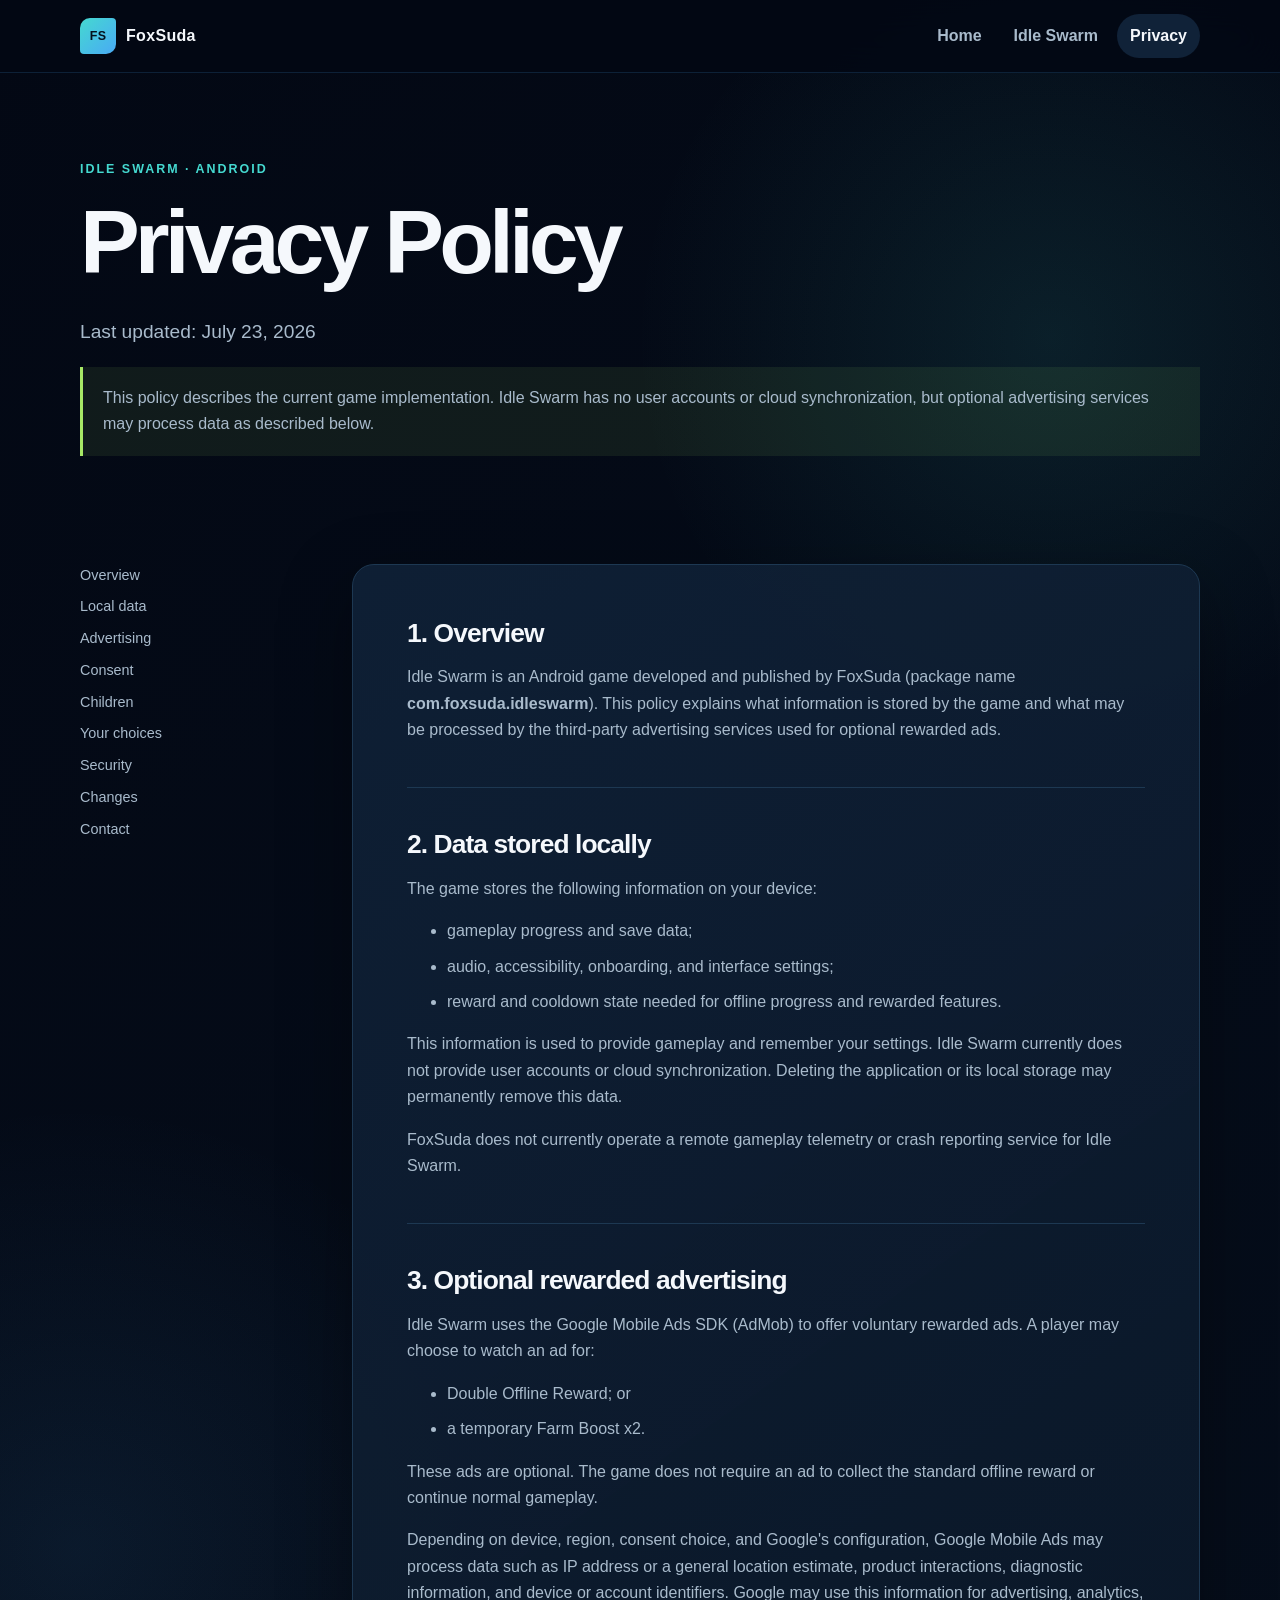
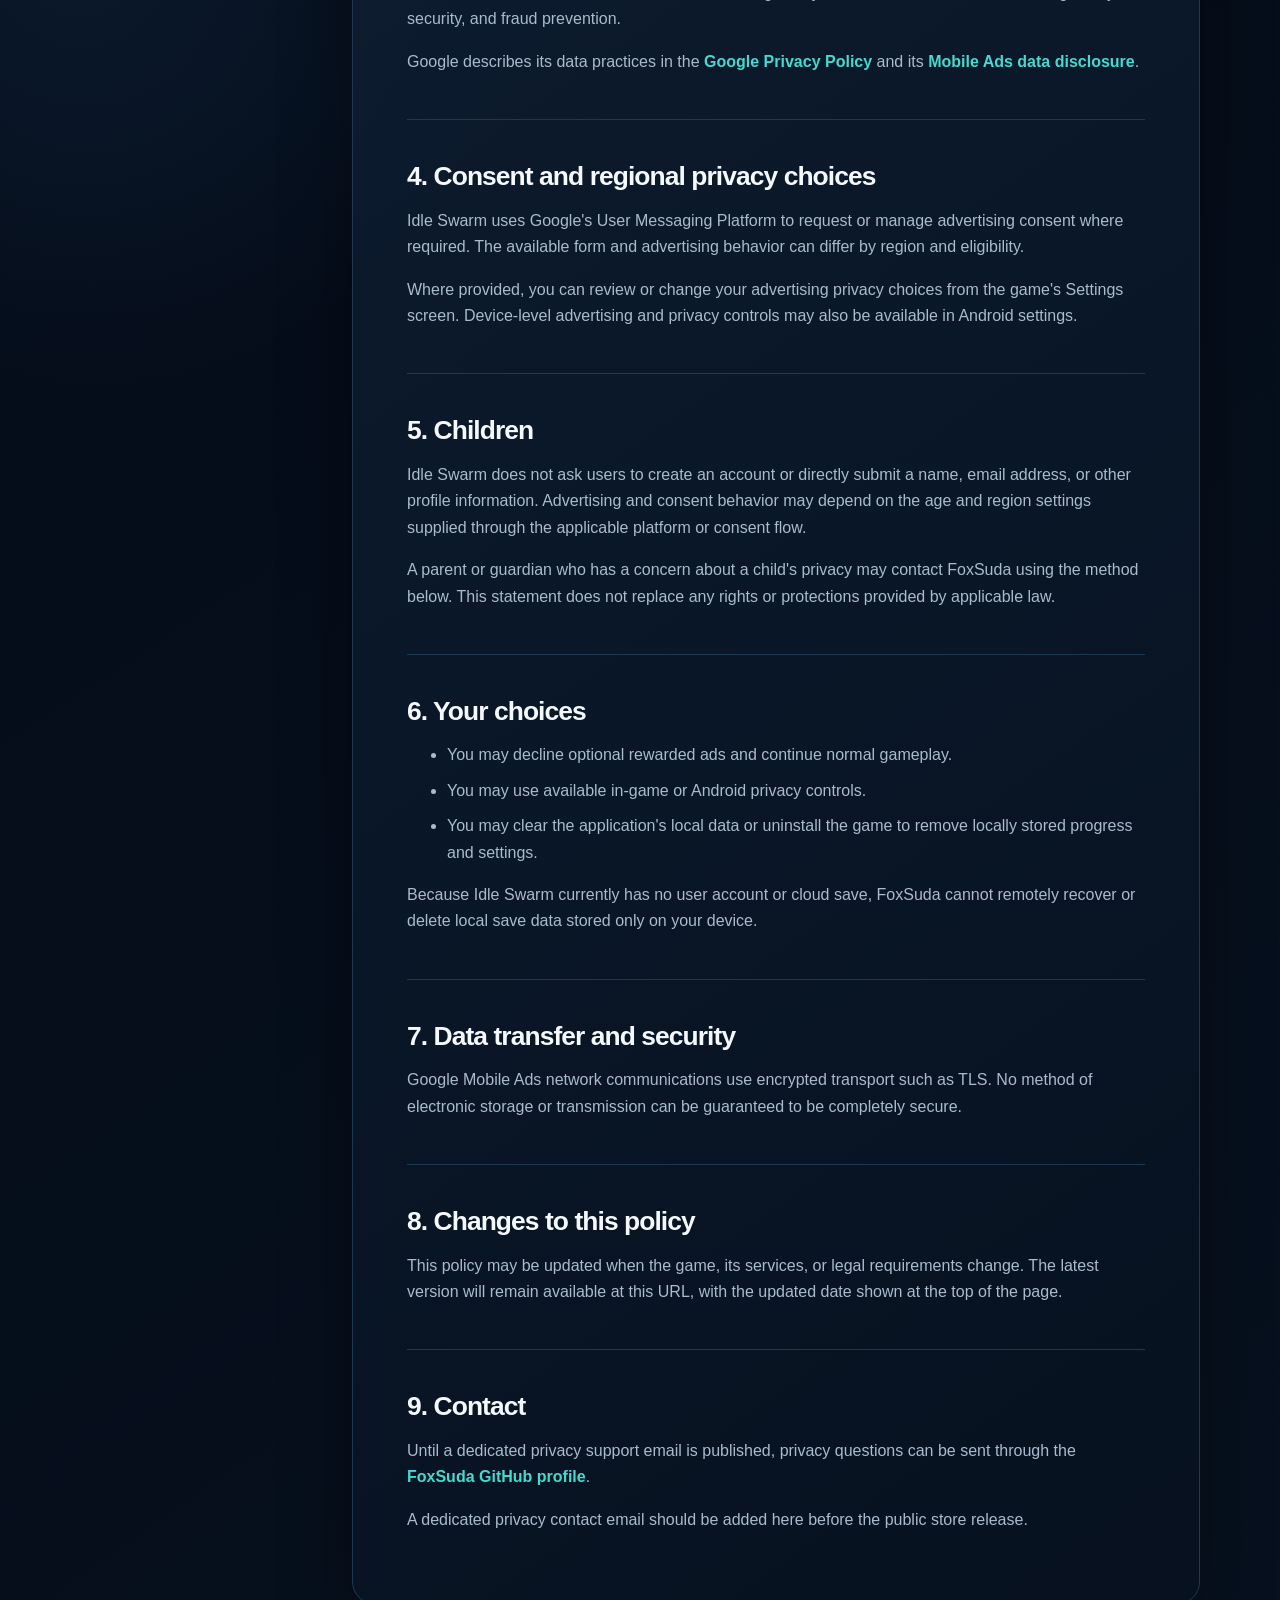
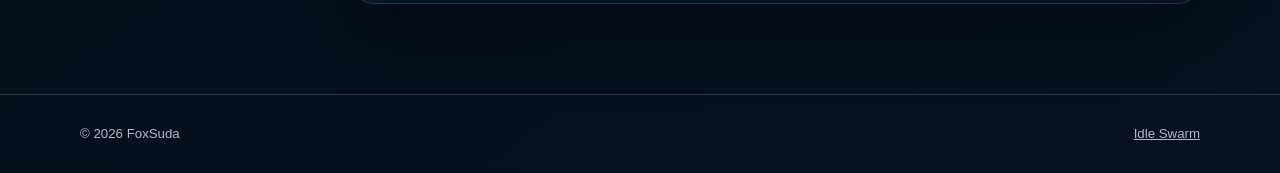
==== privacy/idle-swarm/index.html @ 071ead46 "Add Idle Swarm game and privacy pages" ====
<!doctype html>
<html lang="en">
<head>
  <meta charset="utf-8">
  <meta name="viewport" content="width=device-width, initial-scale=1">
  <meta name="description" content="Privacy Policy for Idle Swarm, an Android game by FoxSuda.">
  <meta property="og:title" content="Idle Swarm Privacy Policy | FoxSuda">
  <meta property="og:description" content="How Idle Swarm stores local progress and uses optional Google AdMob rewarded ads.">
  <meta property="og:type" content="article">
  <meta property="og:url" content="https://foxsuda.github.io/privacy/idle-swarm/">
  <title>Idle Swarm Privacy Policy | FoxSuda</title>
  <link rel="stylesheet" href="/assets/site.css">
</head>
<body>
  <a class="skip-link" href="#main">Skip to content</a>
  <header class="site-header">
    <div class="shell nav-wrap">
      <a class="brand" href="/"><span class="brand-mark" aria-hidden="true">FS</span><span>FoxSuda</span></a>
      <nav aria-label="Primary navigation">
        <a href="/">Home</a>
        <a href="/games/idle-swarm/">Idle Swarm</a>
        <a aria-current="page" href="/privacy/idle-swarm/">Privacy</a>
      </nav>
    </div>
  </header>

  <main id="main" class="shell">
    <header class="page-hero">
      <p class="eyebrow">Idle Swarm · Android</p>
      <h1>Privacy Policy</h1>
      <p class="lede">Last updated: July 23, 2026</p>
      <p class="notice">
        This policy describes the current game implementation. Idle Swarm has no user
        accounts or cloud synchronization, but optional advertising services may
        process data as described below.
      </p>
    </header>

    <div class="policy-wrap">
      <aside class="policy-nav" aria-label="Privacy policy sections">
        <a href="#overview">Overview</a>
        <a href="#local-data">Local data</a>
        <a href="#advertising">Advertising</a>
        <a href="#consent">Consent</a>
        <a href="#children">Children</a>
        <a href="#choices">Your choices</a>
        <a href="#security">Security</a>
        <a href="#changes">Changes</a>
        <a href="#contact">Contact</a>
      </aside>

      <article class="policy-card">
        <section id="overview">
          <h2>1. Overview</h2>
          <p>
            Idle Swarm is an Android game developed and published by FoxSuda
            (package name <strong>com.foxsuda.idleswarm</strong>). This policy explains
            what information is stored by the game and what may be processed by the
            third-party advertising services used for optional rewarded ads.
          </p>
        </section>

        <section id="local-data">
          <h2>2. Data stored locally</h2>
          <p>The game stores the following information on your device:</p>
          <ul>
            <li>gameplay progress and save data;</li>
            <li>audio, accessibility, onboarding, and interface settings;</li>
            <li>reward and cooldown state needed for offline progress and rewarded features.</li>
          </ul>
          <p>
            This information is used to provide gameplay and remember your settings.
            Idle Swarm currently does not provide user accounts or cloud synchronization.
            Deleting the application or its local storage may permanently remove this data.
          </p>
          <p>
            FoxSuda does not currently operate a remote gameplay telemetry or crash
            reporting service for Idle Swarm.
          </p>
        </section>

        <section id="advertising">
          <h2>3. Optional rewarded advertising</h2>
          <p>
            Idle Swarm uses the Google Mobile Ads SDK (AdMob) to offer voluntary
            rewarded ads. A player may choose to watch an ad for:
          </p>
          <ul>
            <li>Double Offline Reward; or</li>
            <li>a temporary Farm Boost x2.</li>
          </ul>
          <p>
            These ads are optional. The game does not require an ad to collect the
            standard offline reward or continue normal gameplay.
          </p>
          <p>
            Depending on device, region, consent choice, and Google's configuration,
            Google Mobile Ads may process data such as IP address or a general location
            estimate, product interactions, diagnostic information, and device or
            account identifiers. Google may use this information for advertising,
            analytics, security, and fraud prevention.
          </p>
          <p>
            Google describes its data practices in the
            <a class="text-link" href="https://policies.google.com/privacy">Google Privacy Policy</a>
            and its
            <a class="text-link" href="https://developers.google.com/admob/android/privacy/play-data-disclosure">Mobile Ads data disclosure</a>.
          </p>
        </section>

        <section id="consent">
          <h2>4. Consent and regional privacy choices</h2>
          <p>
            Idle Swarm uses Google's User Messaging Platform to request or manage
            advertising consent where required. The available form and advertising
            behavior can differ by region and eligibility.
          </p>
          <p>
            Where provided, you can review or change your advertising privacy choices
            from the game's Settings screen. Device-level advertising and privacy
            controls may also be available in Android settings.
          </p>
        </section>

        <section id="children">
          <h2>5. Children</h2>
          <p>
            Idle Swarm does not ask users to create an account or directly submit a
            name, email address, or other profile information. Advertising and consent
            behavior may depend on the age and region settings supplied through the
            applicable platform or consent flow.
          </p>
          <p>
            A parent or guardian who has a concern about a child's privacy may contact
            FoxSuda using the method below. This statement does not replace any rights
            or protections provided by applicable law.
          </p>
        </section>

        <section id="choices">
          <h2>6. Your choices</h2>
          <ul>
            <li>You may decline optional rewarded ads and continue normal gameplay.</li>
            <li>You may use available in-game or Android privacy controls.</li>
            <li>You may clear the application's local data or uninstall the game to remove locally stored progress and settings.</li>
          </ul>
          <p>
            Because Idle Swarm currently has no user account or cloud save, FoxSuda
            cannot remotely recover or delete local save data stored only on your device.
          </p>
        </section>

        <section id="security">
          <h2>7. Data transfer and security</h2>
          <p>
            Google Mobile Ads network communications use encrypted transport such as
            TLS. No method of electronic storage or transmission can be guaranteed to
            be completely secure.
          </p>
        </section>

        <section id="changes">
          <h2>8. Changes to this policy</h2>
          <p>
            This policy may be updated when the game, its services, or legal
            requirements change. The latest version will remain available at this URL,
            with the updated date shown at the top of the page.
          </p>
        </section>

        <section id="contact">
          <h2>9. Contact</h2>
          <p>
            Until a dedicated privacy support email is published, privacy questions
            can be sent through the
            <a class="text-link" href="https://github.com/FoxSuda">FoxSuda GitHub profile</a>.
          </p>
          <p>
            A dedicated privacy contact email should be added here before the public
            store release.
          </p>
        </section>
      </article>
    </div>
  </main>

  <footer class="site-footer">
    <div class="shell"><span>© 2026 FoxSuda</span><a href="/games/idle-swarm/">Idle Swarm</a></div>
  </footer>
</body>
</html>
---- assets/site.css ----
:root {
  color-scheme: dark;
  --bg: #07111f;
  --bg-deep: #030814;
  --surface: #0c1929;
  --surface-soft: #102238;
  --line: #1d3852;
  --text: #f5f8fc;
  --muted: #a9bbcc;
  --cyan: #45d9d0;
  --sky: #49aaf5;
  --lime: #a7e866;
  --shadow: 0 24px 70px rgba(0, 0, 0, .34);
  --radius: 22px;
}

* { box-sizing: border-box; }
html { scroll-behavior: smooth; }
body {
  margin: 0;
  min-width: 280px;
  font-family: "Segoe UI", "Aptos", sans-serif;
  color: var(--text);
  background:
    radial-gradient(circle at 82% 10%, rgba(69, 217, 208, .1), transparent 26rem),
    radial-gradient(circle at 6% 46%, rgba(73, 170, 245, .09), transparent 28rem),
    linear-gradient(145deg, var(--bg-deep), var(--bg));
  line-height: 1.65;
}
a { color: inherit; }
.shell { width: min(1120px, calc(100% - 40px)); margin-inline: auto; }
.skip-link { position: fixed; left: 1rem; top: -5rem; z-index: 20; padding: .7rem 1rem; background: var(--text); color: var(--bg); border-radius: 10px; }
.skip-link:focus { top: 1rem; }
.site-header { position: sticky; top: 0; z-index: 10; border-bottom: 1px solid rgba(73, 170, 245, .16); background: rgba(3, 8, 20, .84); backdrop-filter: blur(18px); }
.nav-wrap { min-height: 72px; display: flex; align-items: center; justify-content: space-between; gap: 24px; }
.brand { display: inline-flex; align-items: center; gap: 10px; text-decoration: none; font-weight: 800; letter-spacing: .02em; }
.brand-mark { display: grid; place-items: center; width: 36px; height: 36px; border-radius: 10px 4px 10px 4px; color: #04121e; background: linear-gradient(135deg, var(--cyan), var(--sky)); font-size: .78rem; }
nav { display: flex; gap: 6px; }
nav a { padding: 9px 13px; border-radius: 999px; color: var(--muted); text-decoration: none; font-weight: 650; }
nav a:hover, nav a:focus-visible, nav a[aria-current="page"] { color: var(--text); background: var(--surface-soft); }
.hero { min-height: 640px; display: grid; grid-template-columns: 1.08fr .92fr; align-items: center; gap: 72px; padding-block: 90px 80px; }
.eyebrow { margin: 0 0 12px; color: var(--cyan); font-size: .78rem; font-weight: 800; letter-spacing: .16em; text-transform: uppercase; }
h1, h2, h3 { margin-top: 0; line-height: 1.12; }
h1 { max-width: 760px; margin-bottom: 24px; font-size: clamp(3.2rem, 8vw, 6.4rem); letter-spacing: -.055em; }
h1 span { color: var(--cyan); }
h2 { margin-bottom: 16px; font-size: clamp(2rem, 4vw, 3.2rem); letter-spacing: -.035em; }
h3 { margin-bottom: 10px; font-size: 1.3rem; }
p { margin-top: 0; color: var(--muted); }
.lede { max-width: 650px; font-size: 1.2rem; }
.actions { display: flex; flex-wrap: wrap; gap: 12px; margin-top: 30px; }
.button { display: inline-flex; min-height: 48px; align-items: center; justify-content: center; padding: 11px 19px; border: 1px solid var(--line); border-radius: 12px; text-decoration: none; font-weight: 750; }
.button.primary { border-color: transparent; color: #04121e; background: linear-gradient(135deg, var(--cyan), var(--sky)); }
.button.secondary { background: rgba(16, 34, 56, .72); }
.button:hover, .button:focus-visible { transform: translateY(-2px); box-shadow: 0 12px 30px rgba(0, 0, 0, .24); }
.hero-art { position: relative; min-height: 430px; overflow: hidden; border: 1px solid var(--line); border-radius: 42px 14px 42px 14px; background: linear-gradient(150deg, rgba(16, 34, 56, .88), rgba(3, 8, 20, .9)); box-shadow: var(--shadow); isolation: isolate; }
.hero-art::before, .hero-art::after { content: ""; position: absolute; inset: 12% -20%; border: 1px solid rgba(69, 217, 208, .17); border-radius: 50%; transform: rotate(-14deg); }
.hero-art::after { inset: 31% -31%; transform: rotate(21deg); }
.orb { position: absolute; border-radius: 50%; filter: blur(1px); }
.orb-a { width: 180px; height: 180px; left: 18%; top: 18%; background: radial-gradient(circle at 35% 35%, #d8ffba, var(--cyan) 28%, #0b786f 70%, transparent 72%); box-shadow: 0 0 70px rgba(69, 217, 208, .32); }
.orb-b { width: 92px; height: 92px; right: 19%; bottom: 21%; background: radial-gradient(circle at 35% 35%, #d6f4ff, var(--sky) 34%, #155b91 75%); }
.swarm-lines { position: absolute; inset: 0; opacity: .42; background-image: radial-gradient(circle, var(--lime) 0 2px, transparent 3px); background-size: 43px 38px; mask-image: linear-gradient(115deg, transparent 6%, #000 35%, #000 72%, transparent 95%); }
.hero-label { position: absolute; left: 28px; bottom: 24px; color: var(--muted); font-size: .72rem; font-weight: 800; letter-spacing: .18em; }
.section { padding-block: 78px; }
.section-heading { display: flex; justify-content: space-between; align-items: end; gap: 40px; margin-bottom: 30px; }
.section-heading > p { max-width: 460px; }
.game-card, .mini-card, .contact-card, .policy-card {
  border: 1px solid var(--line);
  background: linear-gradient(145deg, rgba(16, 34, 56, .88), rgba(7, 17, 31, .94));
  box-shadow: var(--shadow);
}
.game-card { display: grid; grid-template-columns: 180px 1fr auto; gap: 32px; align-items: center; padding: 34px; border-radius: var(--radius); }
.game-card h3 { font-size: 2rem; }
.game-emblem { position: relative; display: grid; place-items: center; width: 160px; aspect-ratio: 1; border-radius: 50%; border: 1px solid rgba(69, 217, 208, .32); background: radial-gradient(circle, rgba(69, 217, 208, .2), transparent 65%); }
.game-emblem span { position: absolute; width: 50px; height: 27px; border-radius: 60% 44% 56% 40%; background: var(--cyan); box-shadow: -20px 12px 0 -6px var(--lime), 22px -13px 0 -9px var(--sky); }
.game-emblem span:nth-child(2) { transform: translate(-34px, -32px) scale(.64); opacity: .62; }
.game-emblem span:nth-child(3) { transform: translate(39px, 36px) scale(.48); opacity: .46; }
.status { display: inline-block; margin-bottom: 8px; color: var(--lime); font-size: .78rem; font-weight: 800; letter-spacing: .1em; text-transform: uppercase; }
.tags { display: flex; flex-wrap: wrap; gap: 8px; padding: 0; margin: 20px 0 0; list-style: none; }
.tags li { padding: 5px 10px; border: 1px solid var(--line); border-radius: 999px; color: var(--muted); font-size: .8rem; }
.card-links { display: grid; gap: 10px; justify-items: end; }
.text-link { color: var(--cyan); font-weight: 750; text-decoration: none; }
.text-link:hover { text-decoration: underline; }
.text-link.muted { color: var(--muted); font-size: .9rem; }
.two-column { display: grid; grid-template-columns: .72fr 1.28fr; gap: 70px; align-items: start; }
.mini-grid, .project-grid { display: grid; grid-template-columns: repeat(2, minmax(0, 1fr)); gap: 14px; }
.mini-card { padding: 24px; border-radius: 16px; box-shadow: none; }
.mini-card p { margin-bottom: 0; }
.contact-card { display: flex; justify-content: space-between; gap: 40px; margin-block: 78px; padding: 34px; border-radius: var(--radius); }
.contact-links { display: grid; justify-items: end; align-content: center; gap: 7px; }
.contact-links a { color: var(--cyan); }
.site-footer { border-top: 1px solid var(--line); color: var(--muted); font-size: .83rem; }
.site-footer .shell { display: flex; justify-content: space-between; gap: 24px; padding-block: 28px; }
.page-hero { padding-block: 86px 38px; }
.page-hero h1 { max-width: 880px; font-size: clamp(3rem, 7vw, 5.8rem); }
.page-hero .lede { max-width: 760px; }
.fact-grid { display: grid; grid-template-columns: repeat(3, 1fr); gap: 14px; margin-top: 38px; }
.fact { padding: 18px; border-left: 2px solid var(--cyan); background: rgba(16, 34, 56, .56); }
.fact strong { display: block; margin-bottom: 4px; }
.feature-list { display: grid; grid-template-columns: repeat(2, minmax(0, 1fr)); gap: 14px; padding: 0; list-style: none; }
.feature-list li { min-height: 120px; padding: 24px; border: 1px solid var(--line); border-radius: 16px; background: rgba(12, 25, 41, .72); }
.feature-list strong { display: block; margin-bottom: 6px; color: var(--text); }
.policy-wrap { display: grid; grid-template-columns: 230px 1fr; gap: 42px; align-items: start; padding-block: 54px 90px; }
.policy-nav { position: sticky; top: 96px; display: grid; gap: 8px; }
.policy-nav a { color: var(--muted); font-size: .9rem; text-decoration: none; }
.policy-nav a:hover { color: var(--cyan); }
.policy-card { padding: clamp(24px, 5vw, 54px); border-radius: var(--radius); }
.policy-card section + section { margin-top: 44px; padding-top: 42px; border-top: 1px solid var(--line); }
.policy-card h2 { font-size: 1.65rem; }
.policy-card li { margin-bottom: 9px; color: var(--muted); }
.notice { padding: 18px 20px; border-left: 3px solid var(--lime); background: rgba(167, 232, 102, .08); color: var(--muted); }

@media (max-width: 820px) {
  .hero { min-height: 0; grid-template-columns: 1fr; gap: 44px; padding-top: 68px; }
  .hero-art { min-height: 340px; }
  .section-heading, .contact-card { align-items: start; flex-direction: column; }
  .game-card { grid-template-columns: 120px 1fr; }
  .game-emblem { width: 110px; }
  .card-links { grid-column: 1 / -1; justify-items: start; }
  .two-column { grid-template-columns: 1fr; gap: 28px; }
  .fact-grid { grid-template-columns: 1fr; }
  .policy-wrap { grid-template-columns: 1fr; }
  .policy-nav { position: static; grid-template-columns: repeat(2, 1fr); }
  .contact-links { justify-items: start; }
}

@media (max-width: 590px) {
  .shell { width: min(100% - 28px, 1120px); }
  .nav-wrap { align-items: flex-start; flex-direction: column; padding-block: 14px; }
  nav { width: 100%; overflow-x: auto; }
  nav a { white-space: nowrap; }
  .hero { padding-top: 52px; }
  .hero-art { min-height: 285px; }
  .section { padding-block: 54px; }
  .game-card { grid-template-columns: 1fr; padding: 24px; }
  .mini-grid, .project-grid, .feature-list { grid-template-columns: 1fr; }
  .policy-nav { grid-template-columns: 1fr; }
  .site-footer .shell { flex-direction: column; }
}

@media (prefers-reduced-motion: reduce) {
  html { scroll-behavior: auto; }
  *, *::before, *::after { transition-duration: .01ms !important; }
}
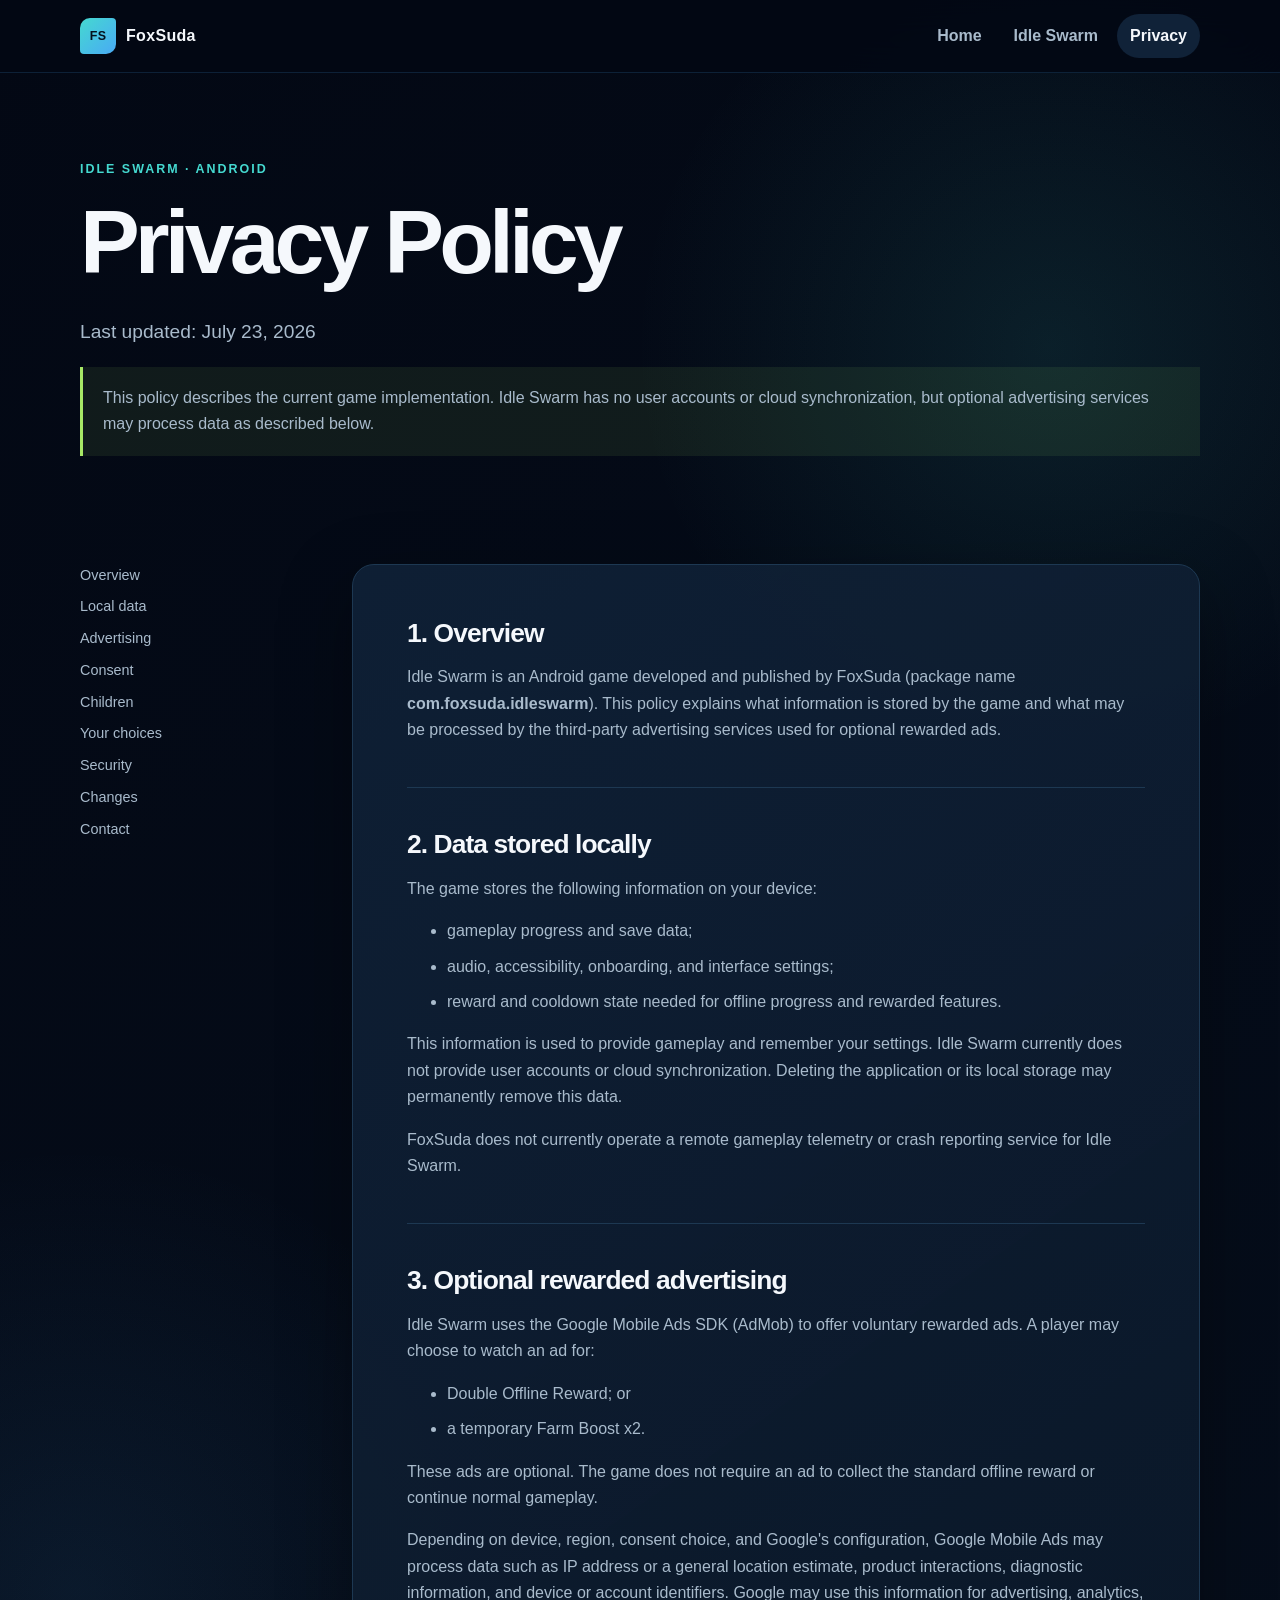
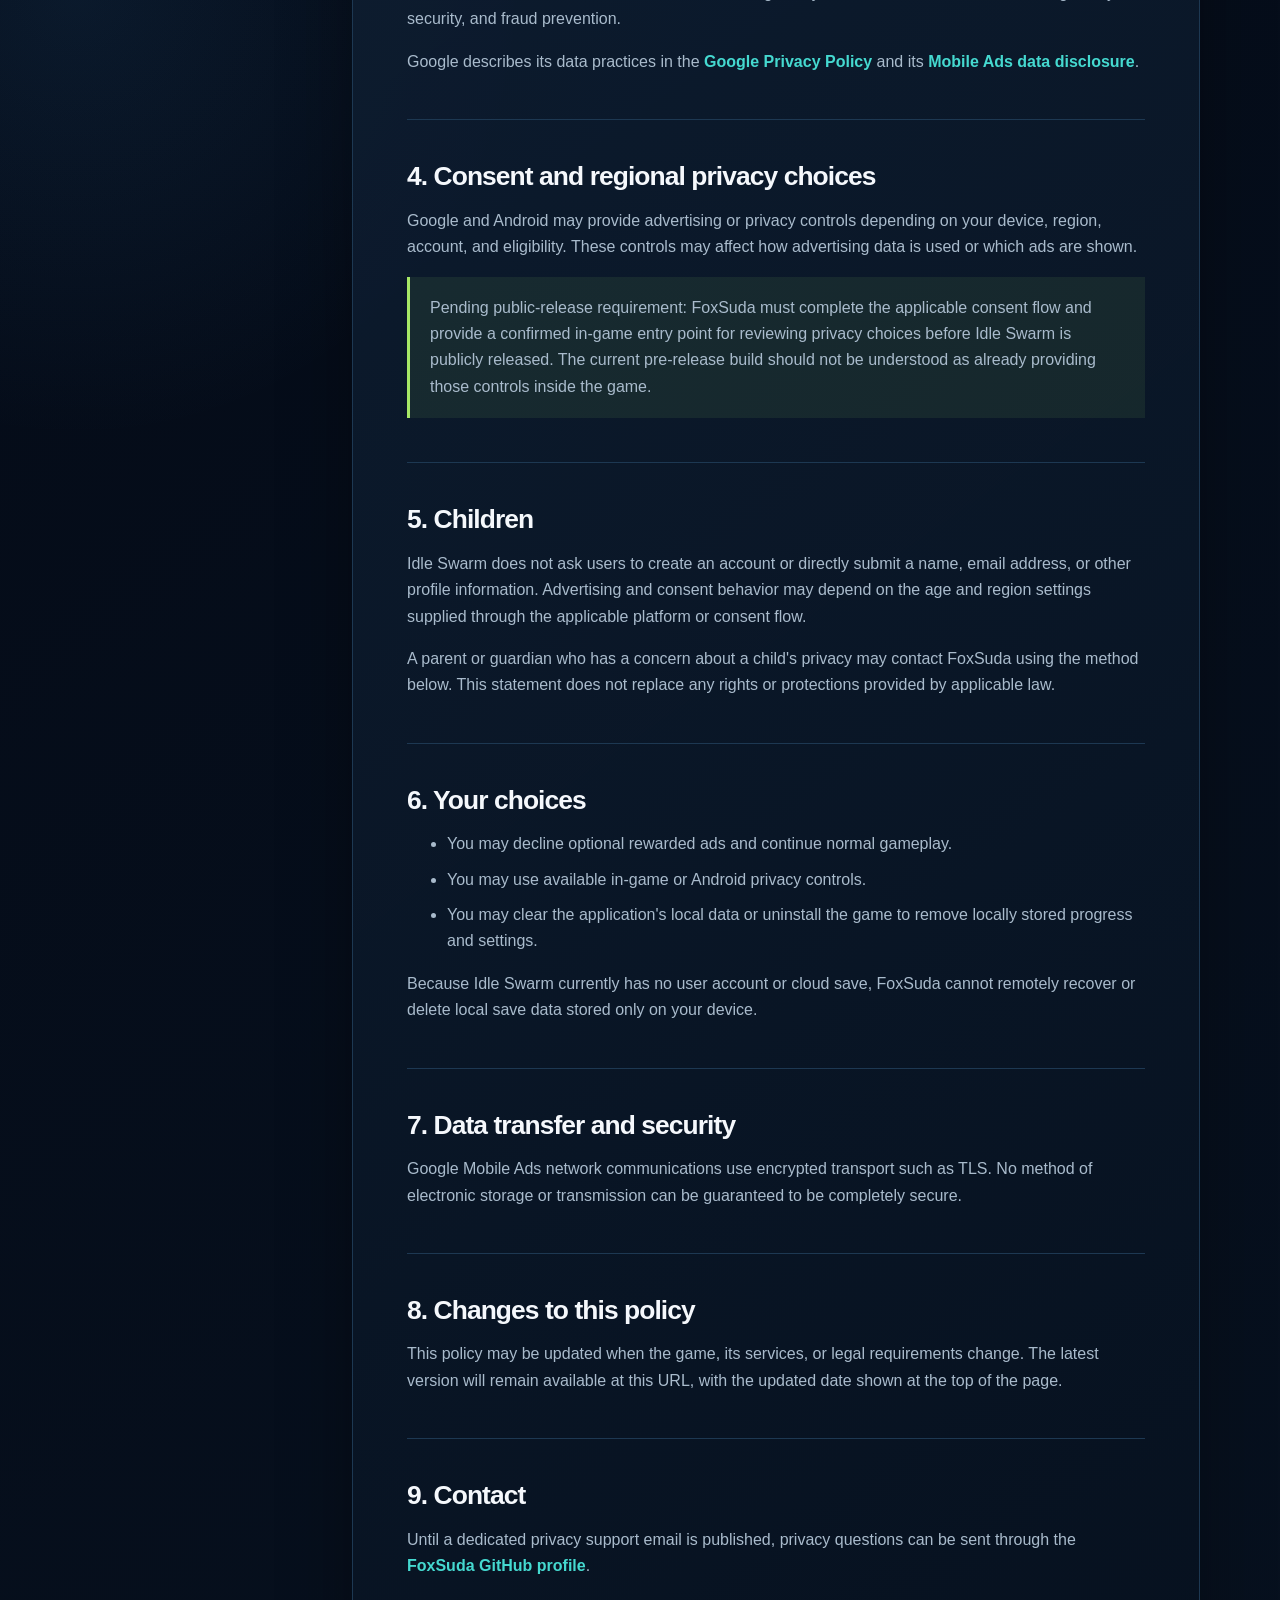
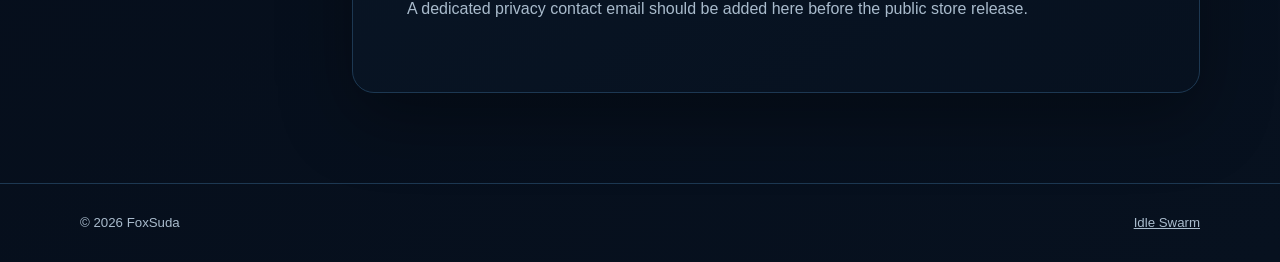
==== commit 3b94c820: "Clarify pending advertising consent requirements" ====
--- a/privacy/idle-swarm/index.html
+++ b/privacy/idle-swarm/index.html
@@ -111,14 +111,16 @@
         <section id="consent">
           <h2>4. Consent and regional privacy choices</h2>
           <p>
-            Idle Swarm uses Google's User Messaging Platform to request or manage
-            advertising consent where required. The available form and advertising
-            behavior can differ by region and eligibility.
+            Google and Android may provide advertising or privacy controls depending
+            on your device, region, account, and eligibility. These controls may affect
+            how advertising data is used or which ads are shown.
           </p>
-          <p>
-            Where provided, you can review or change your advertising privacy choices
-            from the game's Settings screen. Device-level advertising and privacy
-            controls may also be available in Android settings.
+          <p class="notice">
+            Pending public-release requirement: FoxSuda must complete the applicable
+            consent flow and provide a confirmed in-game entry point for reviewing
+            privacy choices before Idle Swarm is publicly released. The current
+            pre-release build should not be understood as already providing those
+            controls inside the game.
           </p>
         </section>
 
